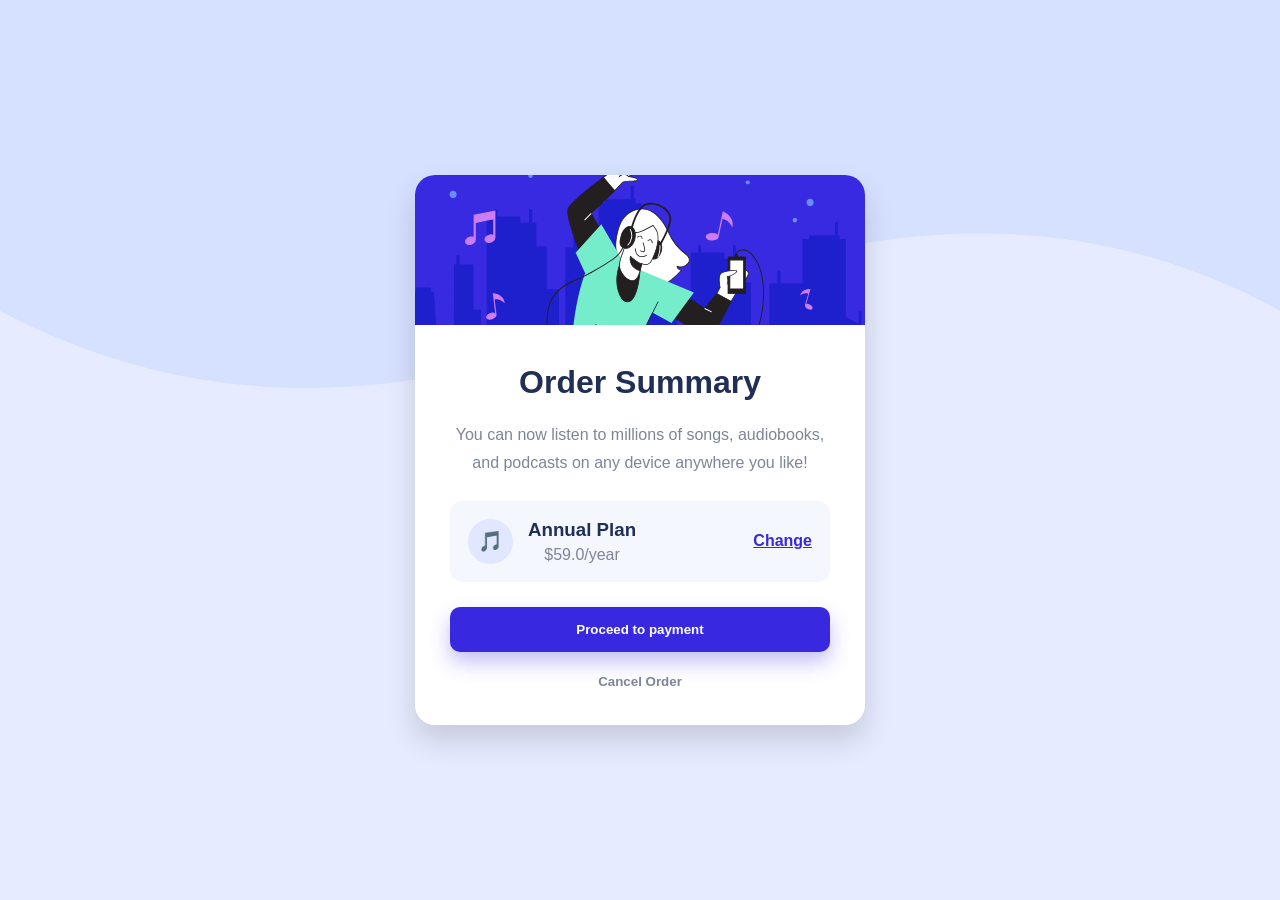
==== index.html @ c0b5c981 "First website upload" ====
<!doctype html>
<html lang="en">
  <head>
    <meta charset="UTF-8" />
    <meta name="viewport" content="width=device-width, initial-scale=1.0" />
    <title>Document</title>
    <link
      rel="icon"
      sizes="32x32"
      type="image/png"
      href="images/favicon-32x32.png"
    />
    <link rel="stylesheet" href="style.css">
  </head>
  <body>
    <div class="card">
    <div>
      <img
        src="images/illustration-hero.svg"
        alt="music illustration-hero"
        class="hero-img"
      />
      </div>

      <div class="content">
        <h1>Order Summary</h1>

        <p class="description">
          You can now listen to millions of songs, audiobooks, and podcasts on
          any device anywhere you like!
        </p>

        <div class="plan-box">
          <div class="plan-left">
            <div class="icon">🎵</div>
            <div>
              <h3>Annual Plan</h3>
              <p>$59.0/year</p>
            </div>
          </div>
          <a href="#">Change</a>
        </div>
        
         <button class="payment-btn">
          Proceed to payment
         </button>
 
         <button class="cancel-btn">
          Cancel Order
         </button>

      </div>
    </div>
  </body>
</html>

<!-- Order Summary

  You can now listen to millions of songs, audiobooks, and podcasts on any 
  device anywhere you like!

  Annual Plan
  $59.99/year

  Change

  Proceed to Payment
  Cancel Order -->
---- style.css ----
*{
    margin: 0%;
    padding: 0%;
    box-sizing: border-box;
    font-family: Arial, sans-serif;
}
body{
    background: #e6ebff;
    display: flex;
    justify-content: center;
    align-items: center;
    min-height: 100vh;

    
    background-image: url("./images/pattern-background-desktop.svg");
    background-repeat: no-repeat;
    background-position: top center;
    background-size: 100% auto;
}
.card{
    width: 450px;
    background: white;
    border-radius: 20px;
    overflow: hidden;
    box-shadow: 0px 15px 30px rgb(0,0,0,0.15);
}
.hero-img{
    width: 100%;
    height: 150px;
    object-fit: cover;
}
.content{
    padding: 35px;
    text-align: center;
}
.content h1{
    color: #1f2f56;
    margin-bottom: 20px;
}
.description{
 color: #7d8597;
 line-height: 1.7;
 margin-bottom: 25px;
}
.plan-box{
    display: flex;
    justify-content: space-between;
    align-items: center;
     background:#f5f7ff;
     padding: 18px;
     border-radius: 12px;
     margin-bottom: 25px;
}
.plan-left{
    display: flex;
    align-items: center;
    gap: 15px;
}
.icon{
    width: 45px;
    height: 45px;
    border-radius: 50%;
    background:#e0e7ff;
    display: flex;
    align-items: center;
    justify-content: center;
    font-size: 20px;
}
.plan-left h3{
    color:#1f2f56;
    margin-bottom: 5px;
}
.plan-left p{
     color:#7d8597;
}
.plan-box a{
       color:#3829e0;
       font-weight: bold;
}
.payment-btn{
    width: 100%;
    padding: 15px;
    border: none;
    border-radius: 10px;
    background:#3829e0;
    color: white;
    font-weight: bold;
    cursor: pointer;
    margin-bottom: 20px;
    box-shadow: 0 10px  20px rgb(56, 41, 224,0.3);
}
.payment-btn:hover{
    opacity: 0.9;
}
.cancel-btn{
    background: none;
    border: none;
    color:#7d8597;
    cursor: pointer;
    font-weight: bold;
}
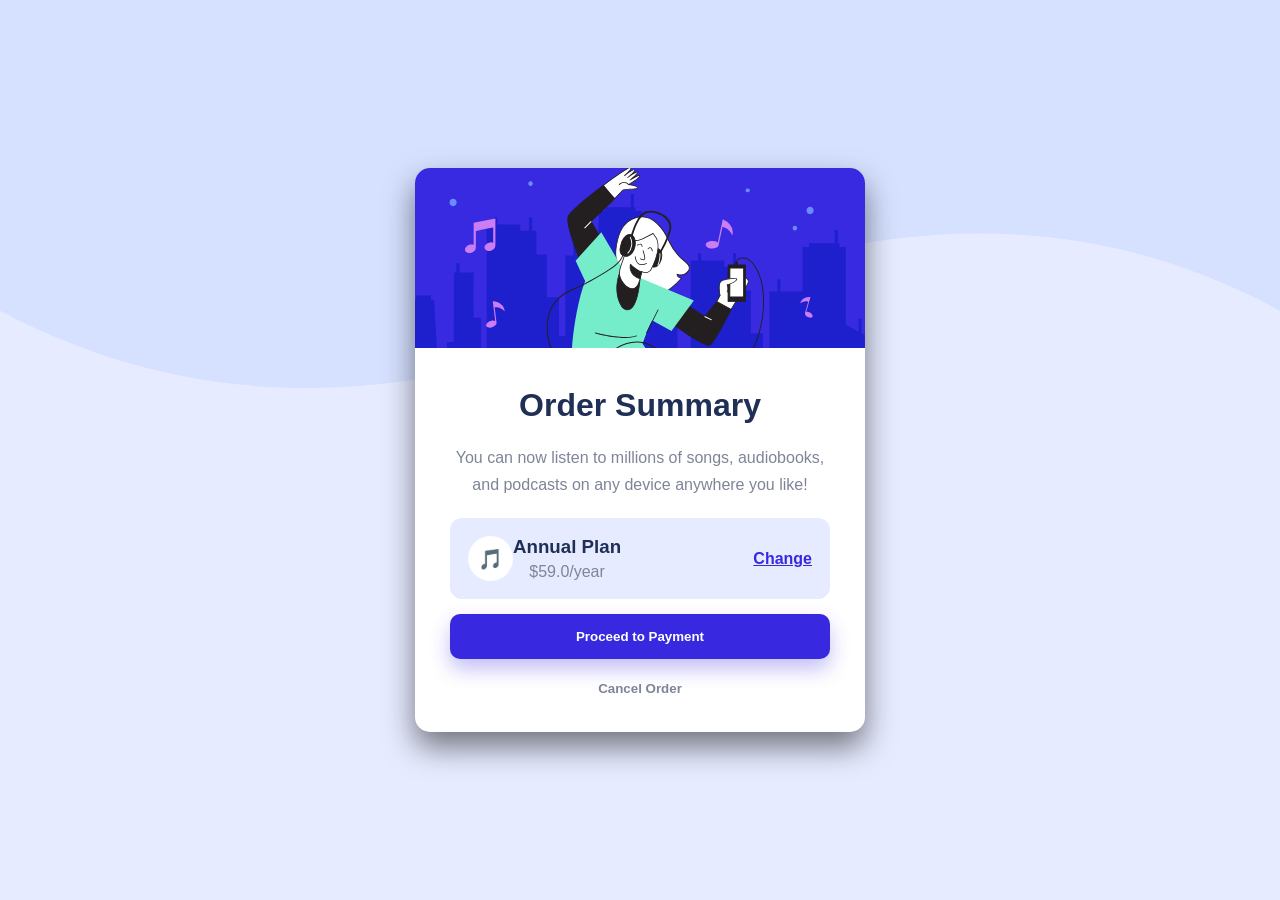
==== commit 76f3abdf: "Updated main project files" ====
--- a/index.html
+++ b/index.html
@@ -1,68 +1,35 @@
-<!doctype html>
+<!DOCTYPE html>
 <html lang="en">
-  <head>
-    <meta charset="UTF-8" />
-    <meta name="viewport" content="width=device-width, initial-scale=1.0" />
+<head>
+    <meta charset="UTF-8">
+    <meta name="viewport" content="width=device-width, initial-scale=1.0">
     <title>Document</title>
-    <link
-      rel="icon"
-      sizes="32x32"
-      type="image/png"
-      href="images/favicon-32x32.png"
-    />
-    <link rel="stylesheet" href="style.css">
-  </head>
-  <body>
+    <link rel="icon" type="image/png" sizes="32x32" href="./images/favicon-32x32.png">
+    <link rel="stylesheet" href="./style.css">
+</head>
+<body>
     <div class="card">
-    <div>
-      <img
-        src="images/illustration-hero.svg"
-        alt="music illustration-hero"
-        class="hero-img"
-      />
-      </div>
+        <div >
+            <img src="./images/illustration-hero.svg" alt="">
+        </div>
+        <div class="content">
+            <h1>Order Summary</h1>
+            <p class="description">  You can now listen to millions of songs, audiobooks, and podcasts on
+          any device anywhere you like!</p>
+          <div class="plan-box">
+            <div class="plan-left">
+                <div class="icon">🎵</div>
 
-      <div class="content">
-        <h1>Order Summary</h1>
-
-        <p class="description">
-          You can now listen to millions of songs, audiobooks, and podcasts on
-          any device anywhere you like!
-        </p>
-
-        <div class="plan-box">
-          <div class="plan-left">
-            <div class="icon">🎵</div>
-            <div>
-              <h3>Annual Plan</h3>
-              <p>$59.0/year</p>
+                <div>
+                    <h3>Annual Plan</h3>
+                    <p>$59.0/year</p>
+                </div>
             </div>
+            <a href="#">Change</a>
           </div>
-          <a href="#">Change</a>
+          <button class="payment-btn">Proceed to Payment</button>
+          <button class="cancel-btn">Cancel Order</button>
         </div>
-        
-         <button class="payment-btn">
-          Proceed to payment
-         </button>
- 
-         <button class="cancel-btn">
-          Cancel Order
-         </button>
-
-      </div>
     </div>
-  </body>
-</html>
-
-<!-- Order Summary
-
-  You can now listen to millions of songs, audiobooks, and podcasts on any 
-  device anywhere you like!
-
-  Annual Plan
-  $59.99/year
-
-  Change
-
-  Proceed to Payment
-  Cancel Order -->
+</body>
+</html>
--- a/style.css
+++ b/style.css
@@ -1,8 +1,8 @@
 *{
-    margin: 0%;
+    margin: 0;
     padding: 0%;
     box-sizing: border-box;
-    font-family: Arial, sans-serif;
+    font-family: Arial, Helvetica, sans-serif;
 }
 body{
     background: #e6ebff;
@@ -11,7 +11,6 @@
     align-items: center;
     min-height: 100vh;
 
-    
     background-image: url("./images/pattern-background-desktop.svg");
     background-repeat: no-repeat;
     background-position: top center;
@@ -19,83 +18,83 @@
 }
 .card{
     width: 450px;
-    background: white;
-    border-radius: 20px;
+    background-color: white;
+    border-radius: 15px;
     overflow: hidden;
-    box-shadow: 0px 15px 30px rgb(0,0,0,0.15);
-}
-.hero-img{
-    width: 100%;
-    height: 150px;
-    object-fit: cover;
+    box-shadow: 0 15px 30px rgb(0,0,0,0.5);
 }
 .content{
     padding: 35px;
     text-align: center;
+}
+img{
+    width: 100%;
+    height: 180px;
+    object-fit: cover;
 }
 .content h1{
     color: #1f2f56;
     margin-bottom: 20px;
 }
 .description{
- color: #7d8597;
- line-height: 1.7;
- margin-bottom: 25px;
+    color: #7d8597;
+    line-height: 1.7;
+    margin-bottom: 20px;
 }
 .plan-box{
     display: flex;
     justify-content: space-between;
     align-items: center;
-     background:#f5f7ff;
-     padding: 18px;
-     border-radius: 12px;
-     margin-bottom: 25px;
+    background-color: #e6ebff;
+    border-radius: 12px;
+    padding: 18px;
+    margin-bottom: 15px;
 }
 .plan-left{
     display: flex;
+    justify-content: center;
     align-items: center;
-    gap: 15px;
 }
 .icon{
+    background-color: white;
     width: 45px;
     height: 45px;
     border-radius: 50%;
-    background:#e0e7ff;
     display: flex;
+    justify-content: center;
     align-items: center;
-    justify-content: center;
     font-size: 20px;
 }
-.plan-left h3{
-    color:#1f2f56;
+.content h3{
+    color: #1f2f56;
     margin-bottom: 5px;
 }
-.plan-left p{
-     color:#7d8597;
+.content p{
+    color: #7d8597;
 }
 .plan-box a{
-       color:#3829e0;
-       font-weight: bold;
+    color: #3829e0;
+    font-weight: bold;
 }
 .payment-btn{
     width: 100%;
     padding: 15px;
     border: none;
-    border-radius: 10px;
-    background:#3829e0;
+    background-color: #3829e0;
     color: white;
     font-weight: bold;
+    border-radius: 10px;
     cursor: pointer;
     margin-bottom: 20px;
-    box-shadow: 0 10px  20px rgb(56, 41, 224,0.3);
+    box-shadow: 0 10px 20px rgb(56,41,224,0.3);
 }
 .payment-btn:hover{
     opacity: 0.9;
 }
 .cancel-btn{
+    border:none ;
     background: none;
-    border: none;
-    color:#7d8597;
+    color: #7d8597;
     cursor: pointer;
     font-weight: bold;
 }
